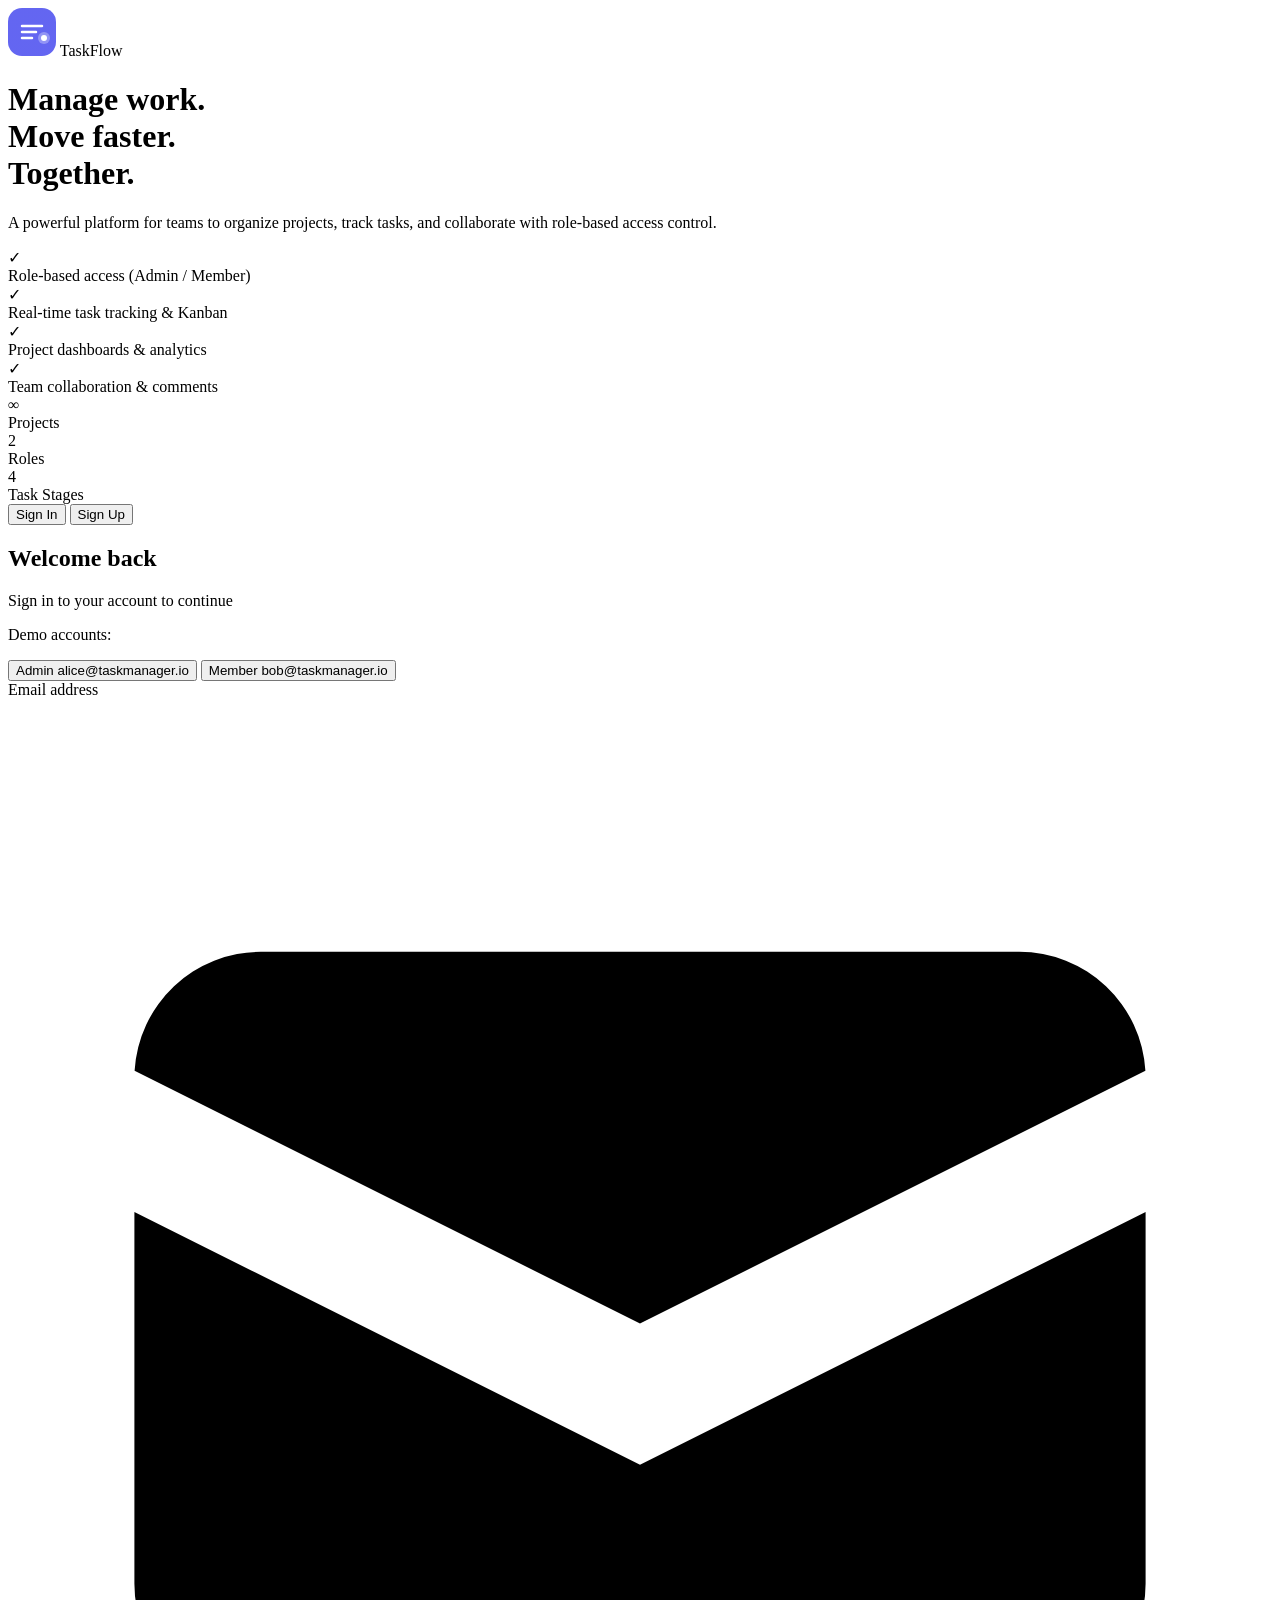
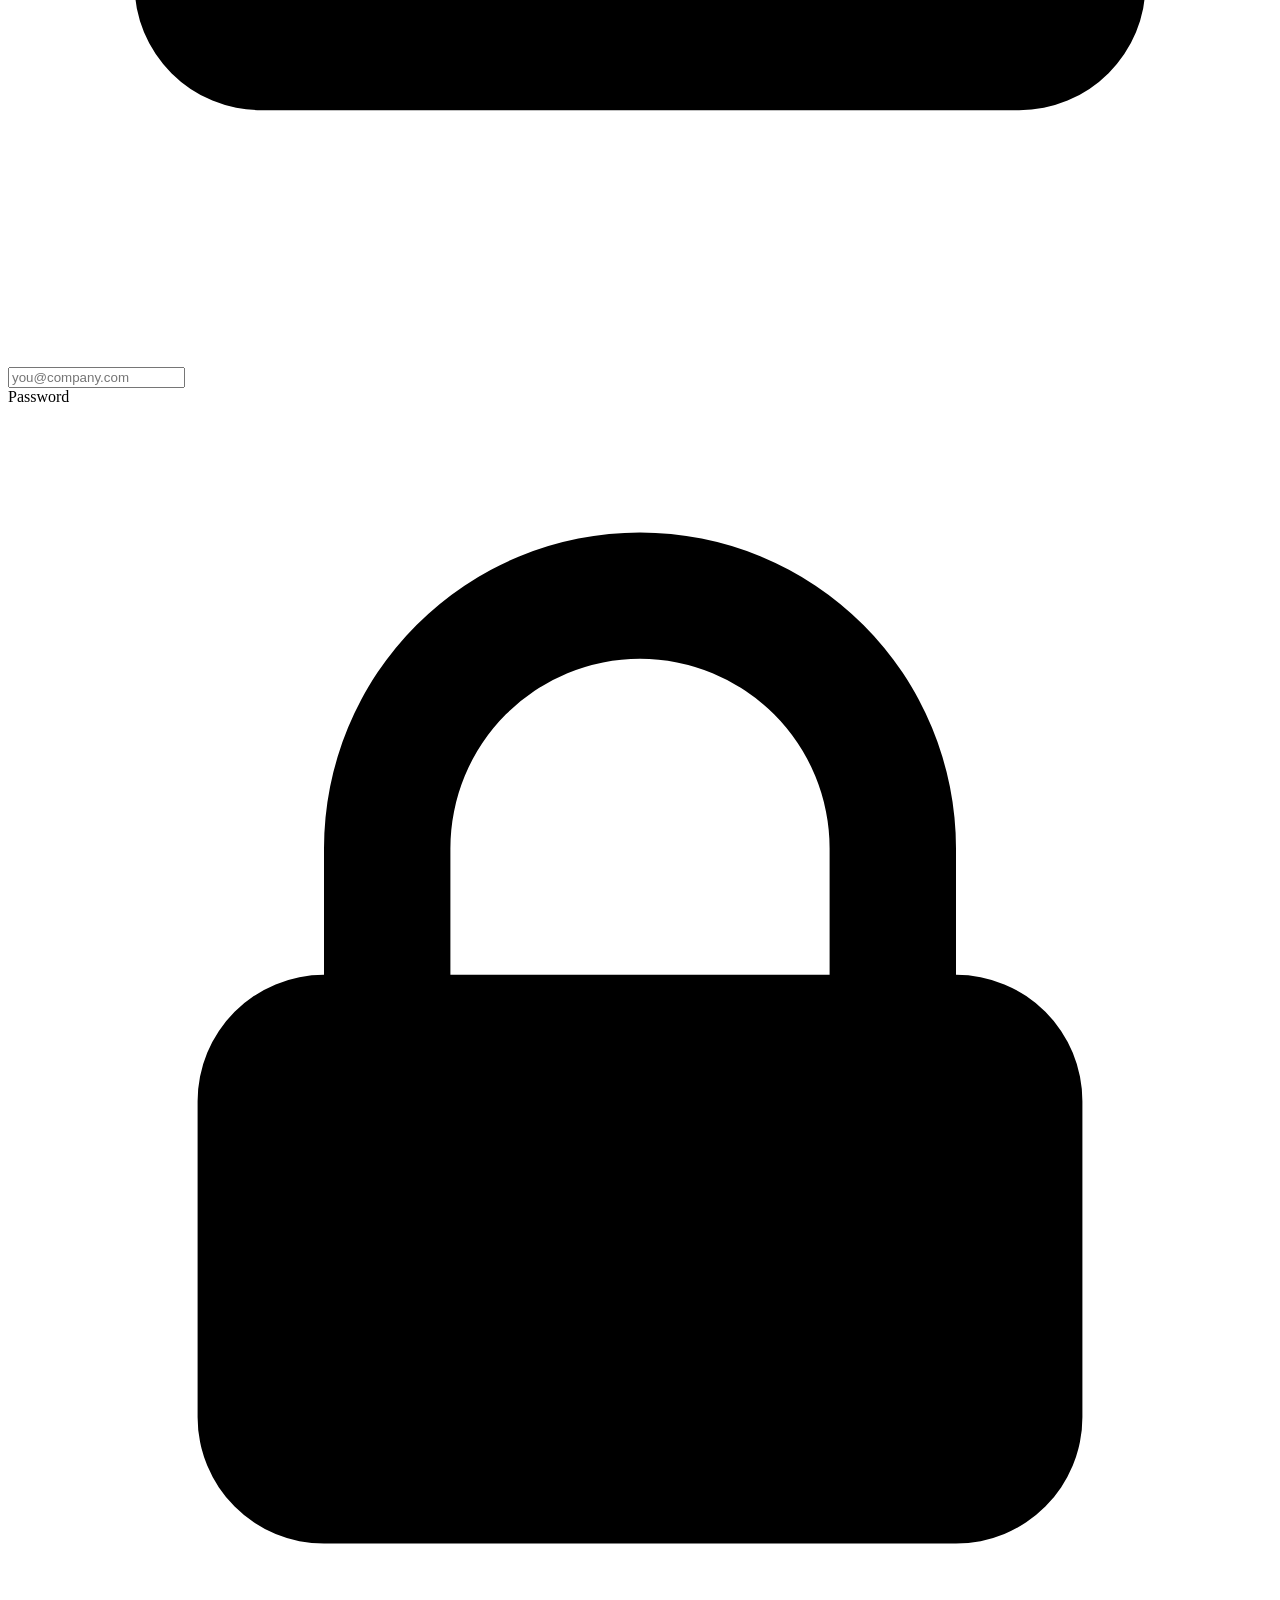
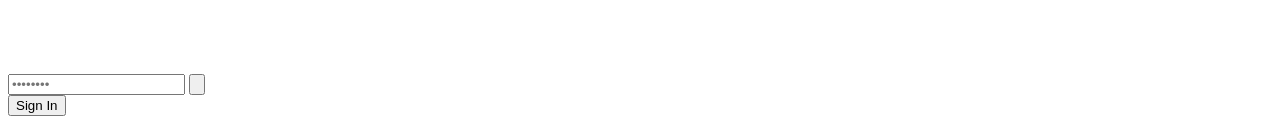
==== public/index.html @ 8548b488 "Initial commit: TaskFlow - Team Task Manager with RBAC" ====
<!DOCTYPE html>
<html lang="en">
<head>
  <meta charset="UTF-8" />
  <meta name="viewport" content="width=device-width, initial-scale=1.0" />
  <title>TaskFlow — Team Task Manager</title>
  <meta name="description" content="A powerful team task management platform with role-based access control, project tracking, and real-time collaboration." />
  <link rel="preconnect" href="https://fonts.googleapis.com" />
  <link rel="preconnect" href="https://fonts.gstatic.com" crossorigin />
  <link href="https://fonts.googleapis.com/css2?family=Inter:wght@300;400;500;600;700;800&display=swap" rel="stylesheet" />
  <link rel="stylesheet" href="/css/style.css" />
  <link rel="stylesheet" href="/css/auth.css" />
</head>
<body class="auth-page">

  <!-- Background animated particles -->
  <div class="bg-particles">
    <div class="particle p1"></div>
    <div class="particle p2"></div>
    <div class="particle p3"></div>
    <div class="particle p4"></div>
    <div class="particle p5"></div>
  </div>

  <div class="auth-container">
    <!-- Left Panel -->
    <div class="auth-brand">
      <div class="brand-logo">
        <svg width="48" height="48" viewBox="0 0 48 48" fill="none">
          <rect width="48" height="48" rx="14" fill="url(#logoGrad)"/>
          <path d="M14 18h20M14 24h14M14 30h10" stroke="white" stroke-width="2.5" stroke-linecap="round"/>
          <circle cx="36" cy="30" r="6" fill="white" opacity="0.3"/>
          <circle cx="36" cy="30" r="3" fill="white"/>
          <defs>
            <linearGradient id="logoGrad" x1="0" y1="0" x2="48" y2="48">
              <stop offset="0%" stop-color="#6366f1"/>
              <stop offset="100%" stop-color="#8b5cf6"/>
            </linearGradient>
          </defs>
        </svg>
        <span>TaskFlow</span>
      </div>
      <h1 class="brand-headline">Manage work.<br/>Move faster.<br/>Together.</h1>
      <p class="brand-sub">A powerful platform for teams to organize projects, track tasks, and collaborate with role-based access control.</p>
      <div class="feature-list">
        <div class="feature-item">
          <div class="feature-icon">✓</div>
          <span>Role-based access (Admin / Member)</span>
        </div>
        <div class="feature-item">
          <div class="feature-icon">✓</div>
          <span>Real-time task tracking & Kanban</span>
        </div>
        <div class="feature-item">
          <div class="feature-icon">✓</div>
          <span>Project dashboards & analytics</span>
        </div>
        <div class="feature-item">
          <div class="feature-icon">✓</div>
          <span>Team collaboration & comments</span>
        </div>
      </div>
      <div class="brand-stats">
        <div class="stat-item">
          <div class="stat-num">∞</div>
          <div class="stat-label">Projects</div>
        </div>
        <div class="stat-divider"></div>
        <div class="stat-item">
          <div class="stat-num">2</div>
          <div class="stat-label">Roles</div>
        </div>
        <div class="stat-divider"></div>
        <div class="stat-item">
          <div class="stat-num">4</div>
          <div class="stat-label">Task Stages</div>
        </div>
      </div>
    </div>

    <!-- Right Panel — Auth Forms -->
    <div class="auth-panel">
      <div class="auth-tabs">
        <button class="auth-tab active" id="loginTab" onclick="showTab('login')">Sign In</button>
        <button class="auth-tab" id="signupTab" onclick="showTab('signup')">Sign Up</button>
      </div>

      <!-- Login Form -->
      <form id="loginForm" class="auth-form active" onsubmit="handleLogin(event)">
        <div class="form-header">
          <h2>Welcome back</h2>
          <p>Sign in to your account to continue</p>
        </div>

        <div class="demo-accounts">
          <p>Demo accounts:</p>
          <div class="demo-btns">
            <button type="button" class="demo-btn admin" onclick="fillDemo('admin')">
              <span class="badge-role admin">Admin</span> alice@taskmanager.io
            </button>
            <button type="button" class="demo-btn member" onclick="fillDemo('member')">
              <span class="badge-role member">Member</span> bob@taskmanager.io
            </button>
          </div>
        </div>

        <div class="form-group">
          <label for="loginEmail">Email address</label>
          <div class="input-wrapper">
            <svg class="input-icon" viewBox="0 0 20 20" fill="currentColor">
              <path d="M2.003 5.884L10 9.882l7.997-3.998A2 2 0 0016 4H4a2 2 0 00-1.997 1.884z"/>
              <path d="M18 8.118l-8 4-8-4V14a2 2 0 002 2h12a2 2 0 002-2V8.118z"/>
            </svg>
            <input type="email" id="loginEmail" placeholder="you@company.com" required autocomplete="email" />
          </div>
        </div>

        <div class="form-group">
          <label for="loginPassword">Password</label>
          <div class="input-wrapper">
            <svg class="input-icon" viewBox="0 0 20 20" fill="currentColor">
              <path fill-rule="evenodd" d="M5 9V7a5 5 0 0110 0v2a2 2 0 012 2v5a2 2 0 01-2 2H5a2 2 0 01-2-2v-5a2 2 0 012-2zm8-2v2H7V7a3 3 0 016 0z" clip-rule="evenodd"/>
            </svg>
            <input type="password" id="loginPassword" placeholder="••••••••" required autocomplete="current-password" />
            <button type="button" class="toggle-password" onclick="togglePassword('loginPassword')">
              <svg viewBox="0 0 20 20" fill="currentColor"><path d="M10 12a2 2 0 100-4 2 2 0 000 4z"/><path fill-rule="evenodd" d="M.458 10C1.732 5.943 5.522 3 10 3s8.268 2.943 9.542 7c-1.274 4.057-5.064 7-9.542 7S1.732 14.057.458 10zM14 10a4 4 0 11-8 0 4 4 0 018 0z" clip-rule="evenodd"/></svg>
            </button>
          </div>
        </div>

        <div id="loginError" class="form-error" style="display:none"></div>

        <button type="submit" class="btn-primary full-width" id="loginBtn">
          <span class="btn-text">Sign In</span>
          <span class="btn-spinner" style="display:none">
            <svg class="spin" viewBox="0 0 24 24" fill="none"><circle cx="12" cy="12" r="10" stroke="currentColor" stroke-width="3" opacity="0.3"/><path d="M12 2a10 10 0 0110 10" stroke="currentColor" stroke-width="3" stroke-linecap="round"/></svg>
          </span>
        </button>
      </form>

      <!-- Signup Form -->
      <form id="signupForm" class="auth-form" onsubmit="handleSignup(event)" style="display:none">
        <div class="form-header">
          <h2>Create account</h2>
          <p>Join your team on TaskFlow today</p>
        </div>

        <div class="form-group">
          <label for="signupName">Full name</label>
          <div class="input-wrapper">
            <svg class="input-icon" viewBox="0 0 20 20" fill="currentColor">
              <path fill-rule="evenodd" d="M10 9a3 3 0 100-6 3 3 0 000 6zm-7 9a7 7 0 1114 0H3z" clip-rule="evenodd"/>
            </svg>
            <input type="text" id="signupName" placeholder="Alice Johnson" required minlength="2" />
          </div>
        </div>

        <div class="form-group">
          <label for="signupEmail">Email address</label>
          <div class="input-wrapper">
            <svg class="input-icon" viewBox="0 0 20 20" fill="currentColor">
              <path d="M2.003 5.884L10 9.882l7.997-3.998A2 2 0 0016 4H4a2 2 0 00-1.997 1.884z"/>
              <path d="M18 8.118l-8 4-8-4V14a2 2 0 002 2h12a2 2 0 002-2V8.118z"/>
            </svg>
            <input type="email" id="signupEmail" placeholder="you@company.com" required />
          </div>
        </div>

        <div class="form-group">
          <label for="signupPassword">Password</label>
          <div class="input-wrapper">
            <svg class="input-icon" viewBox="0 0 20 20" fill="currentColor">
              <path fill-rule="evenodd" d="M5 9V7a5 5 0 0110 0v2a2 2 0 012 2v5a2 2 0 01-2 2H5a2 2 0 01-2-2v-5a2 2 0 012-2zm8-2v2H7V7a3 3 0 016 0z" clip-rule="evenodd"/>
            </svg>
            <input type="password" id="signupPassword" placeholder="Min 6 characters" required minlength="6" />
            <button type="button" class="toggle-password" onclick="togglePassword('signupPassword')">
              <svg viewBox="0 0 20 20" fill="currentColor"><path d="M10 12a2 2 0 100-4 2 2 0 000 4z"/><path fill-rule="evenodd" d="M.458 10C1.732 5.943 5.522 3 10 3s8.268 2.943 9.542 7c-1.274 4.057-5.064 7-9.542 7S1.732 14.057.458 10zM14 10a4 4 0 11-8 0 4 4 0 018 0z" clip-rule="evenodd"/></svg>
            </button>
          </div>
        </div>

        <div class="form-group">
          <label for="signupRole">Role</label>
          <div class="input-wrapper">
            <svg class="input-icon" viewBox="0 0 20 20" fill="currentColor">
              <path d="M9 6a3 3 0 11-6 0 3 3 0 016 0zM17 6a3 3 0 11-6 0 3 3 0 016 0zM12.93 17c.046-.327.07-.66.07-1a6.97 6.97 0 00-1.5-4.33A5 5 0 0119 16v1h-6.07zM6 11a5 5 0 015 5v1H1v-1a5 5 0 015-5z"/>
            </svg>
            <select id="signupRole">
              <option value="member">Member</option>
              <option value="admin">Admin</option>
            </select>
          </div>
          <p class="field-hint">Note: First registered user becomes Admin automatically.</p>
        </div>

        <div id="signupError" class="form-error" style="display:none"></div>

        <button type="submit" class="btn-primary full-width" id="signupBtn">
          <span class="btn-text">Create Account</span>
          <span class="btn-spinner" style="display:none">
            <svg class="spin" viewBox="0 0 24 24" fill="none"><circle cx="12" cy="12" r="10" stroke="currentColor" stroke-width="3" opacity="0.3"/><path d="M12 2a10 10 0 0110 10" stroke="currentColor" stroke-width="3" stroke-linecap="round"/></svg>
          </span>
        </button>
      </form>
    </div>
  </div>

  <script src="/js/auth.js"></script>
</body>
</html>
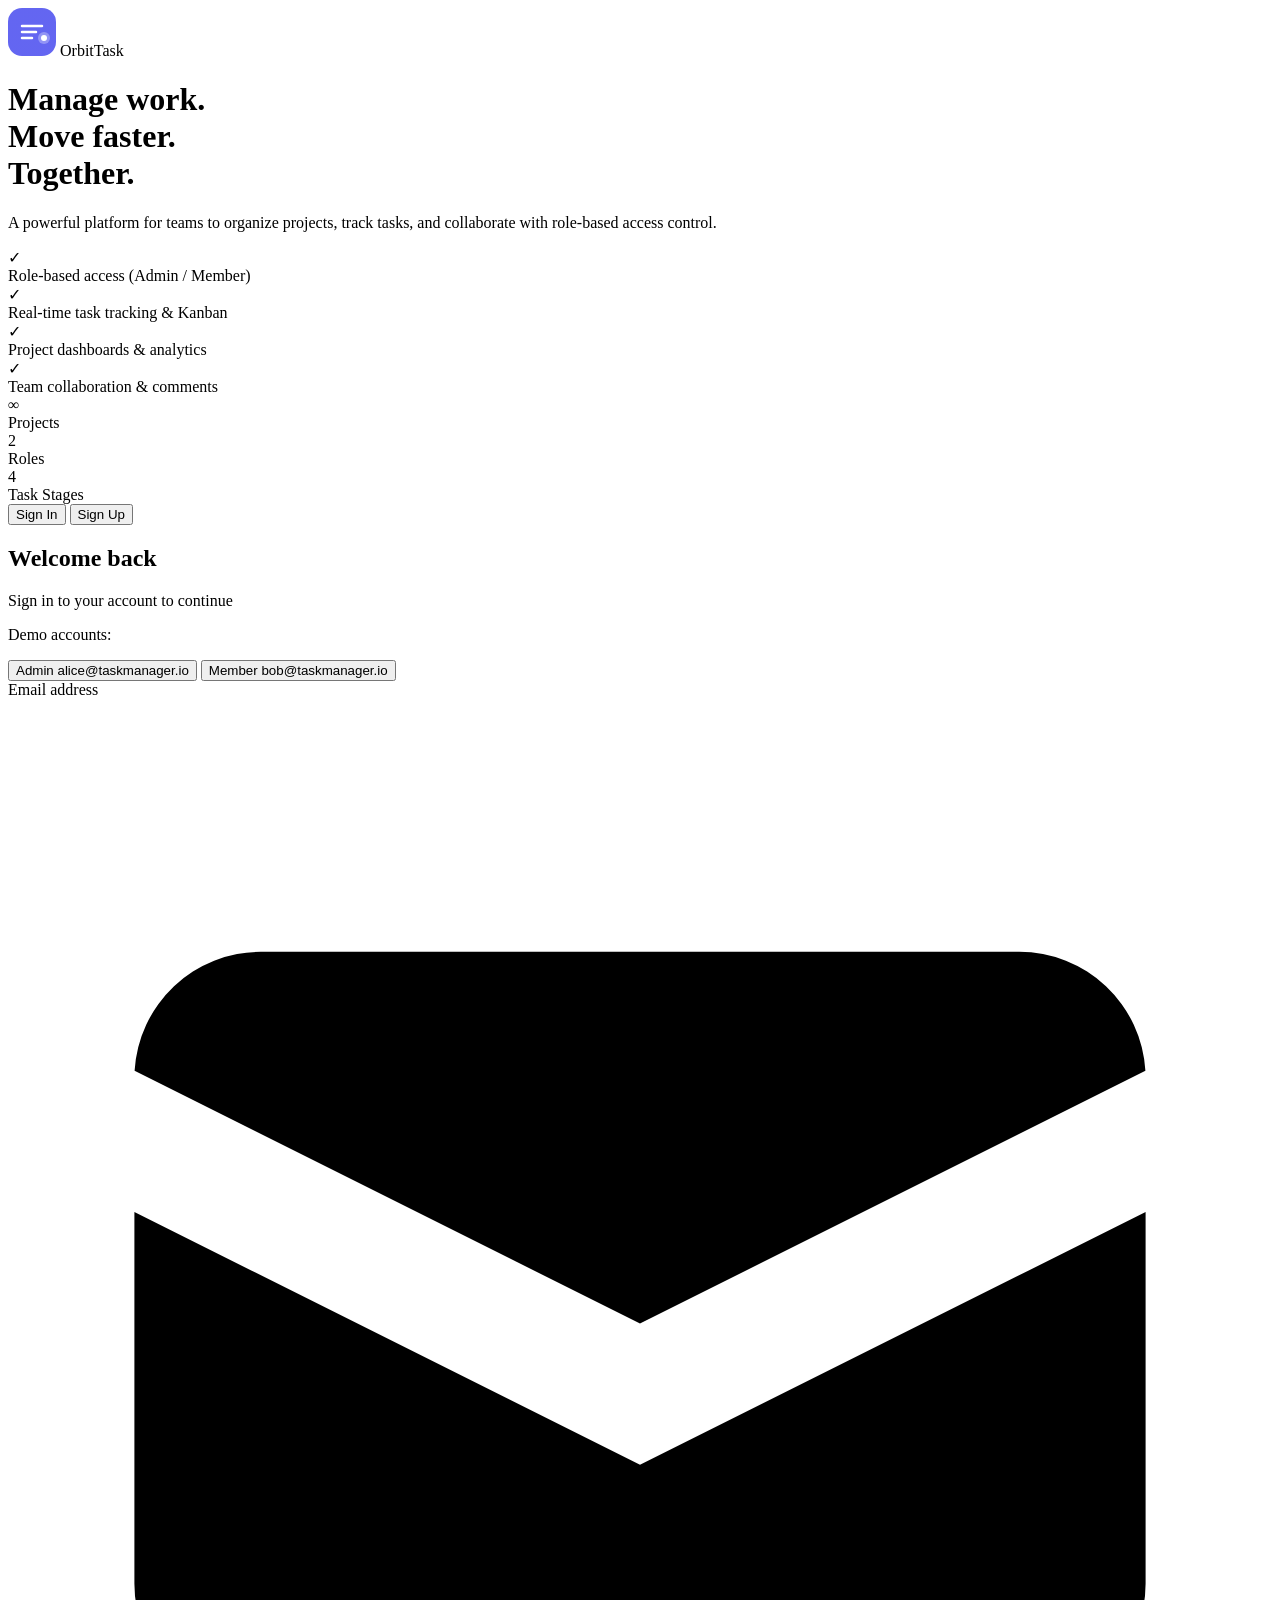
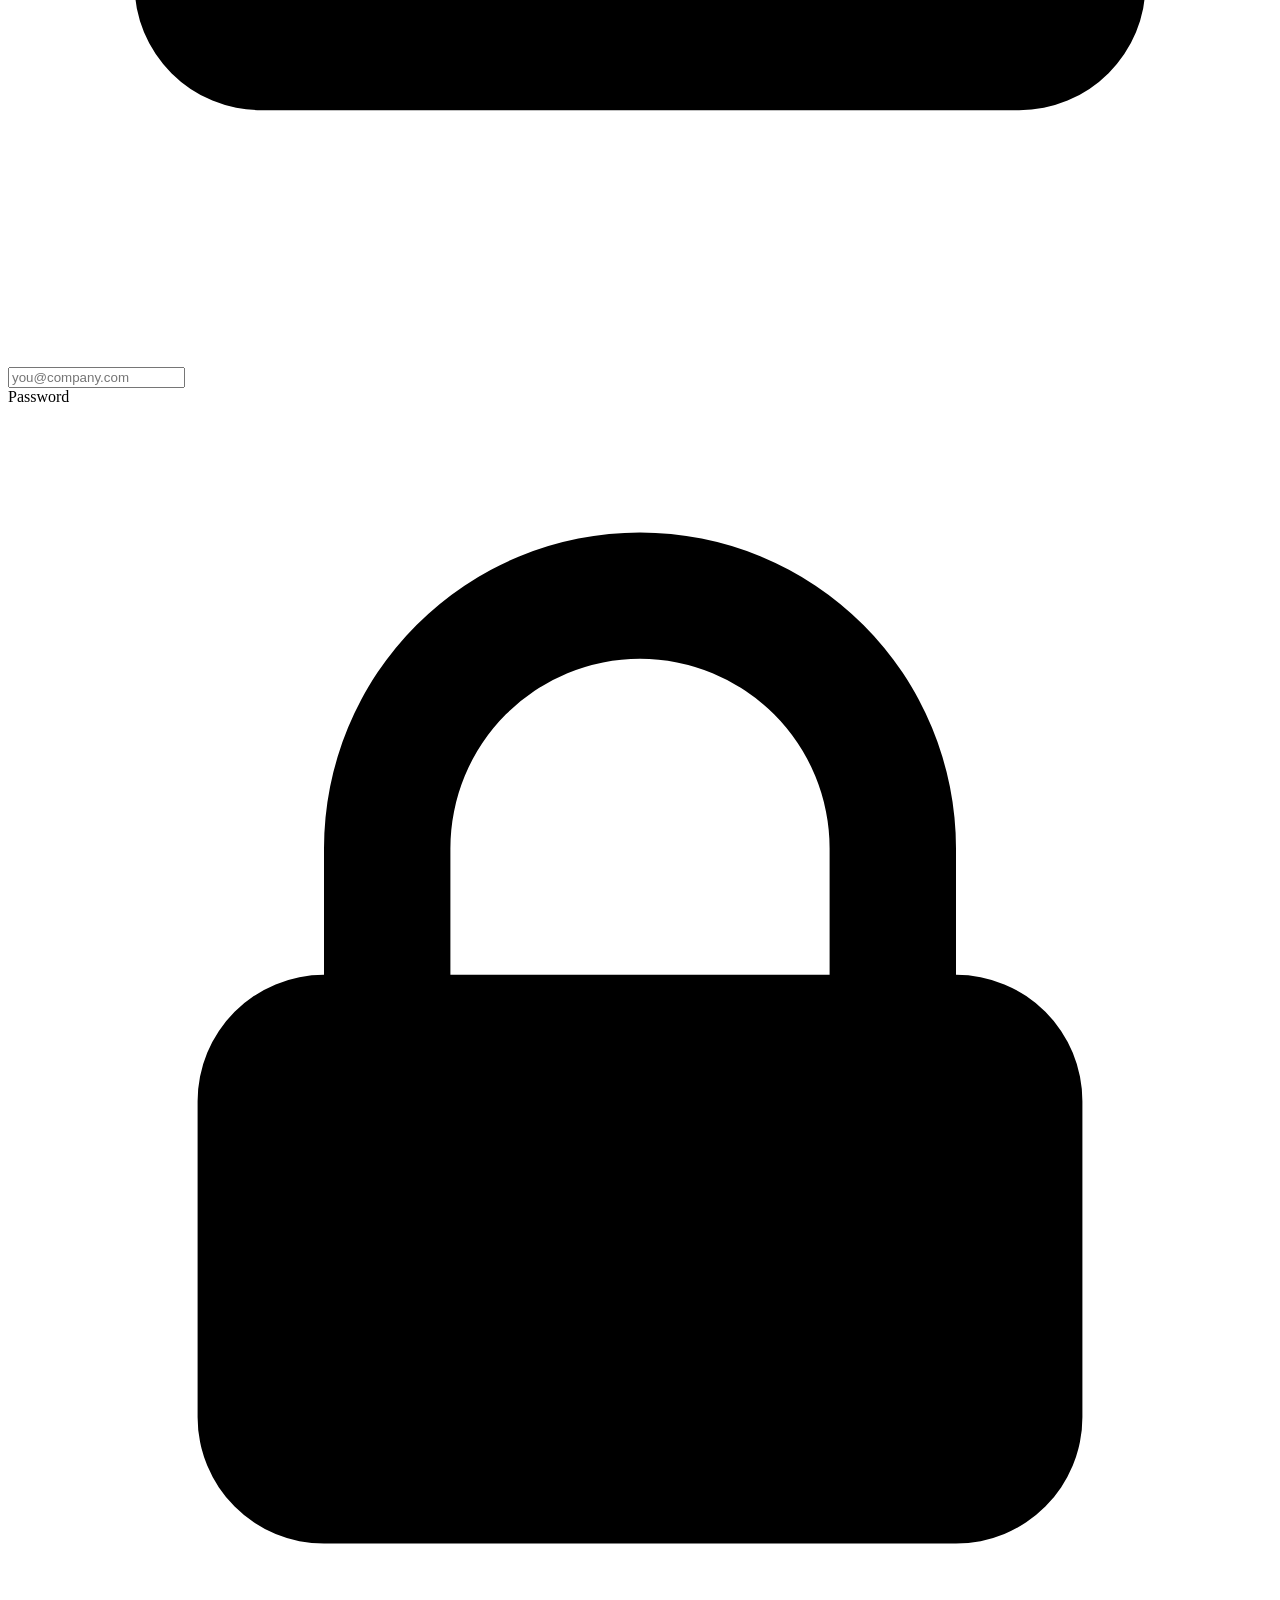
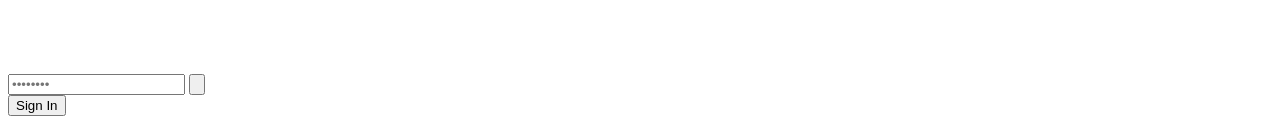
==== commit 67eddc66: "refactor: rename project to OrbitTask" ====
--- a/public/index.html
+++ b/public/index.html
@@ -3,7 +3,7 @@
 <head>
   <meta charset="UTF-8" />
   <meta name="viewport" content="width=device-width, initial-scale=1.0" />
-  <title>TaskFlow — Team Task Manager</title>
+  <title>OrbitTask — Team Task Manager</title>
   <meta name="description" content="A powerful team task management platform with role-based access control, project tracking, and real-time collaboration." />
   <link rel="preconnect" href="https://fonts.googleapis.com" />
   <link rel="preconnect" href="https://fonts.gstatic.com" crossorigin />
@@ -38,7 +38,7 @@
             </linearGradient>
           </defs>
         </svg>
-        <span>TaskFlow</span>
+        <span>OrbitTask</span>
       </div>
       <h1 class="brand-headline">Manage work.<br/>Move faster.<br/>Together.</h1>
       <p class="brand-sub">A powerful platform for teams to organize projects, track tasks, and collaborate with role-based access control.</p>
@@ -142,7 +142,7 @@
       <form id="signupForm" class="auth-form" onsubmit="handleSignup(event)" style="display:none">
         <div class="form-header">
           <h2>Create account</h2>
-          <p>Join your team on TaskFlow today</p>
+          <p>Join your team on OrbitTask today</p>
         </div>
 
         <div class="form-group">
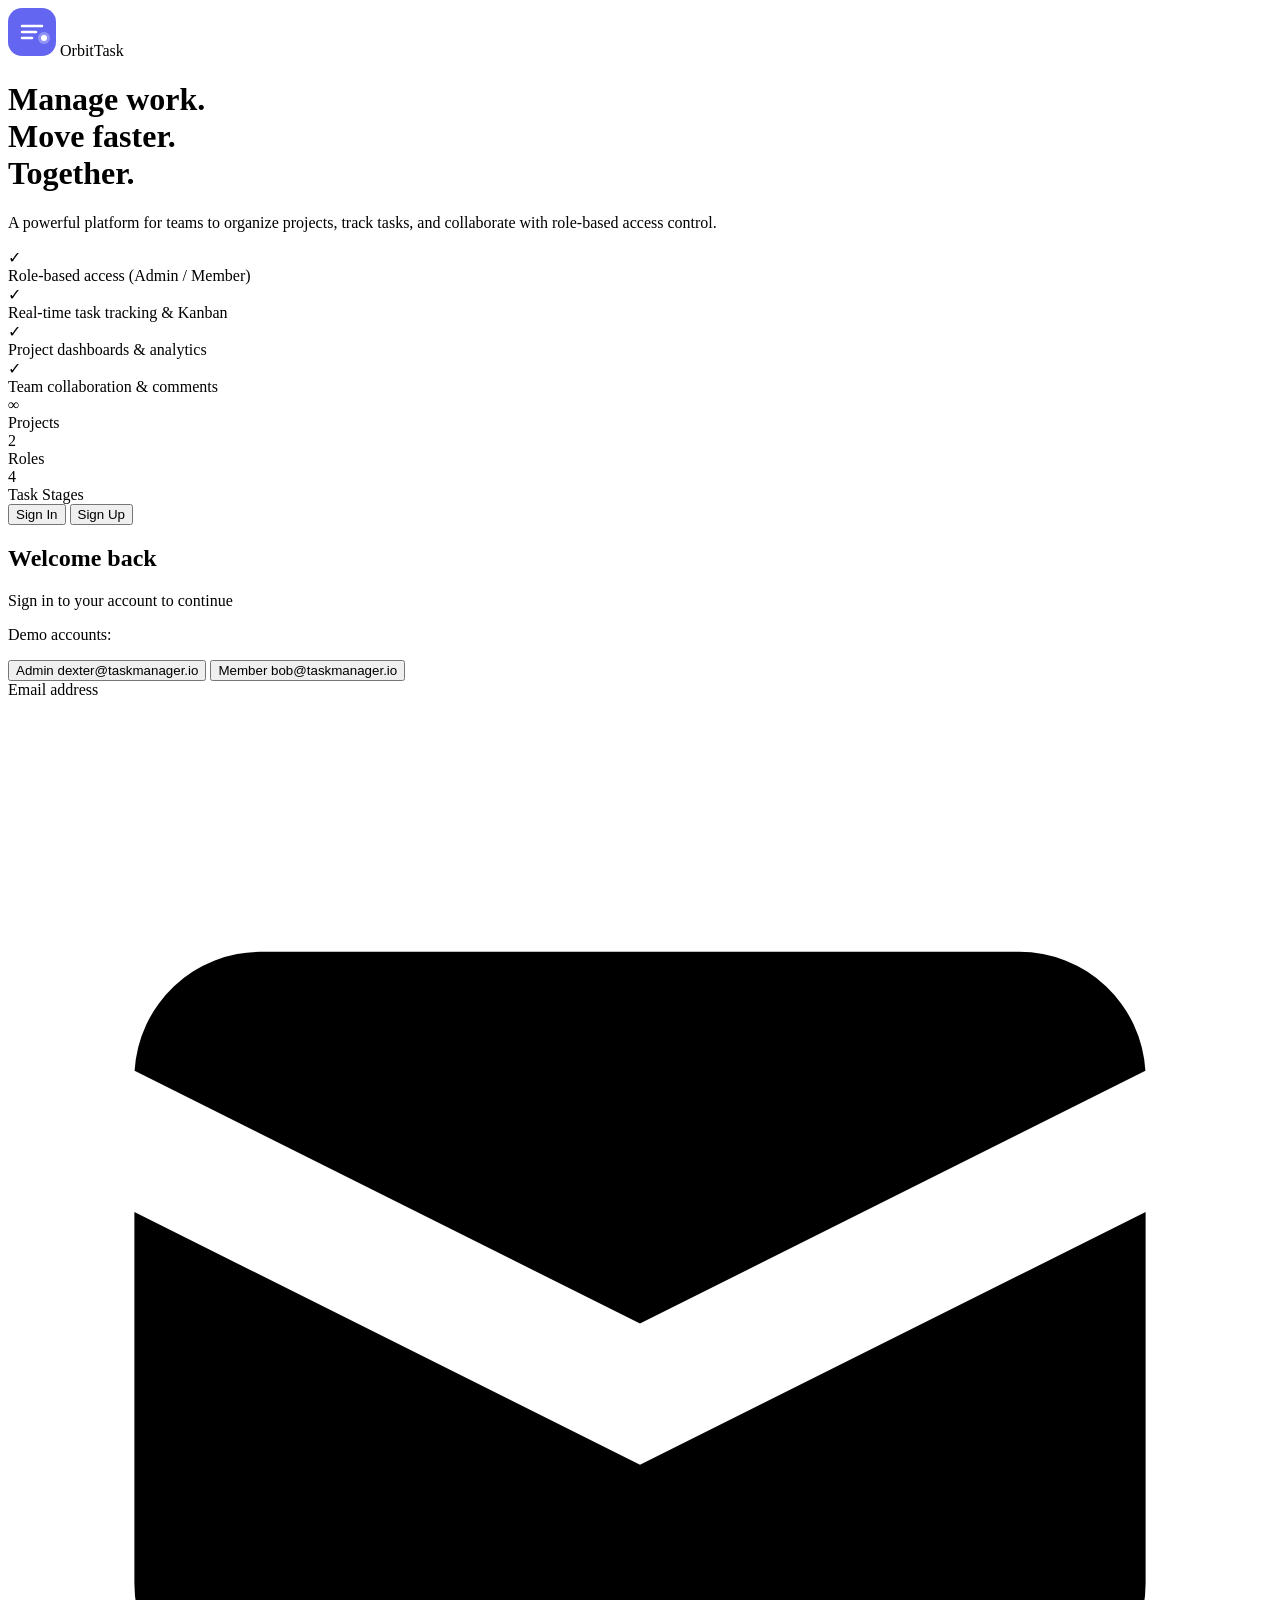
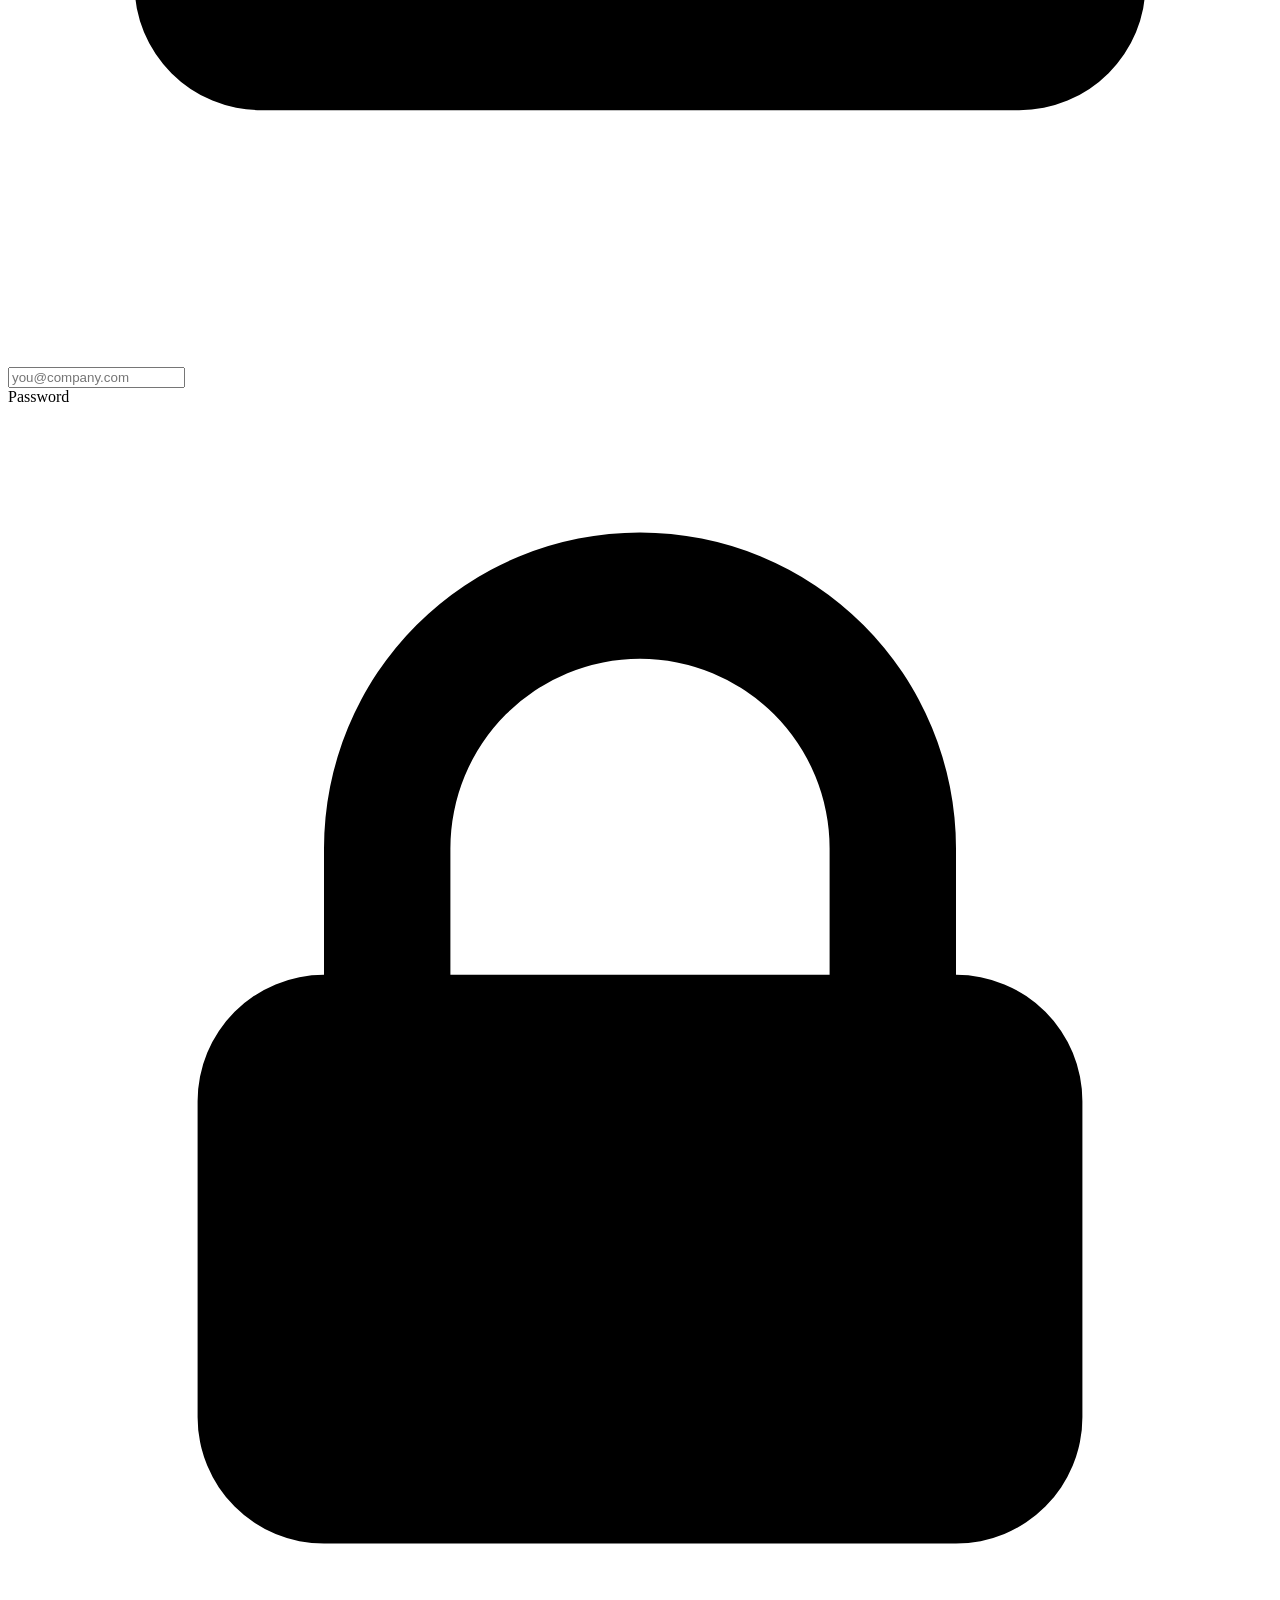
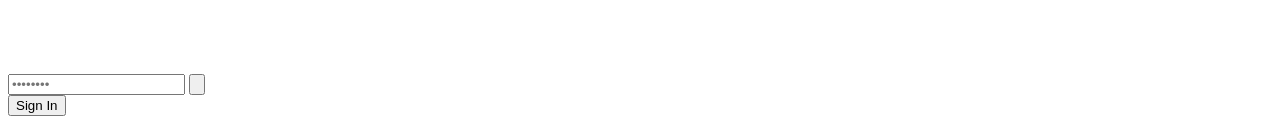
==== commit 1e0e10f0: "refactor: rename admin demo account from Alice to Dexter" ====
--- a/public/index.html
+++ b/public/index.html
@@ -96,7 +96,7 @@
           <p>Demo accounts:</p>
           <div class="demo-btns">
             <button type="button" class="demo-btn admin" onclick="fillDemo('admin')">
-              <span class="badge-role admin">Admin</span> alice@taskmanager.io
+              <span class="badge-role admin">Admin</span> dexter@taskmanager.io
             </button>
             <button type="button" class="demo-btn member" onclick="fillDemo('member')">
               <span class="badge-role member">Member</span> bob@taskmanager.io
@@ -151,7 +151,7 @@
             <svg class="input-icon" viewBox="0 0 20 20" fill="currentColor">
               <path fill-rule="evenodd" d="M10 9a3 3 0 100-6 3 3 0 000 6zm-7 9a7 7 0 1114 0H3z" clip-rule="evenodd"/>
             </svg>
-            <input type="text" id="signupName" placeholder="Alice Johnson" required minlength="2" />
+            <input type="text" id="signupName" placeholder="Dexter Johnson" required minlength="2" />
           </div>
         </div>
 
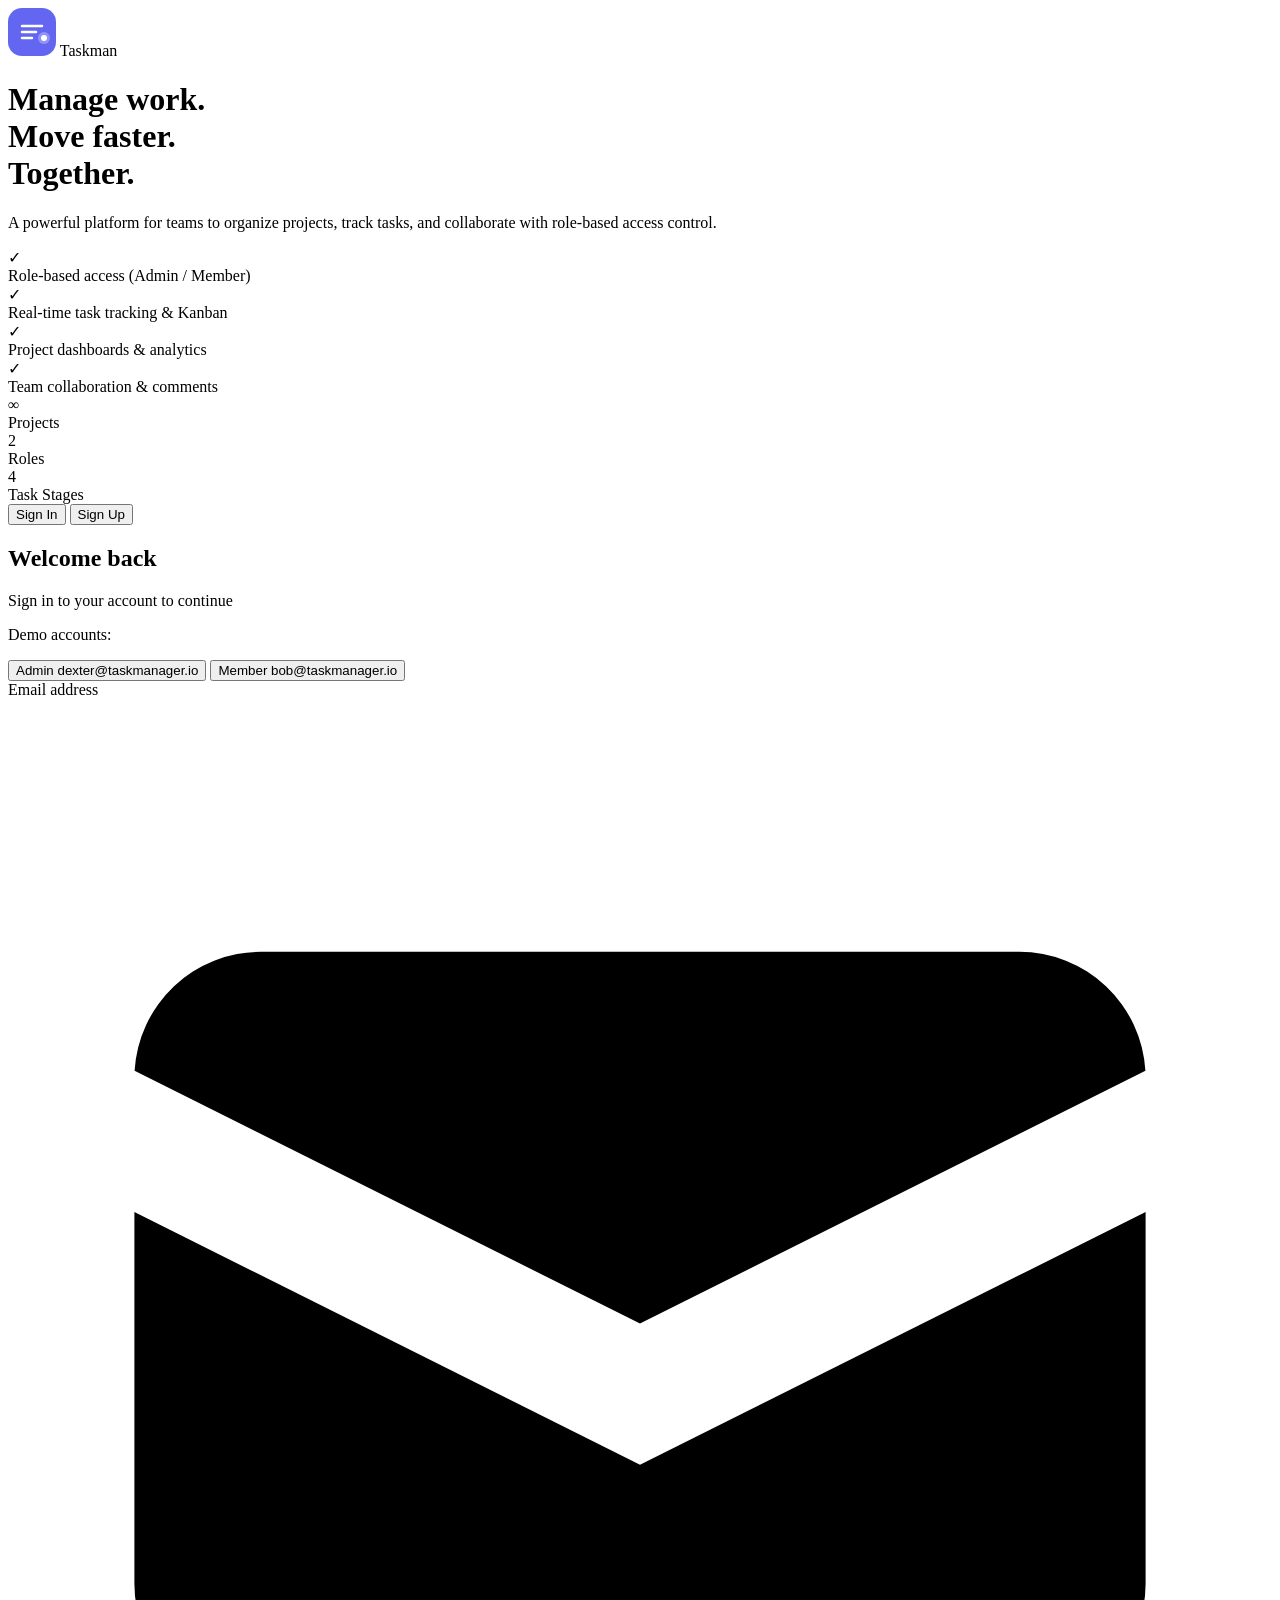
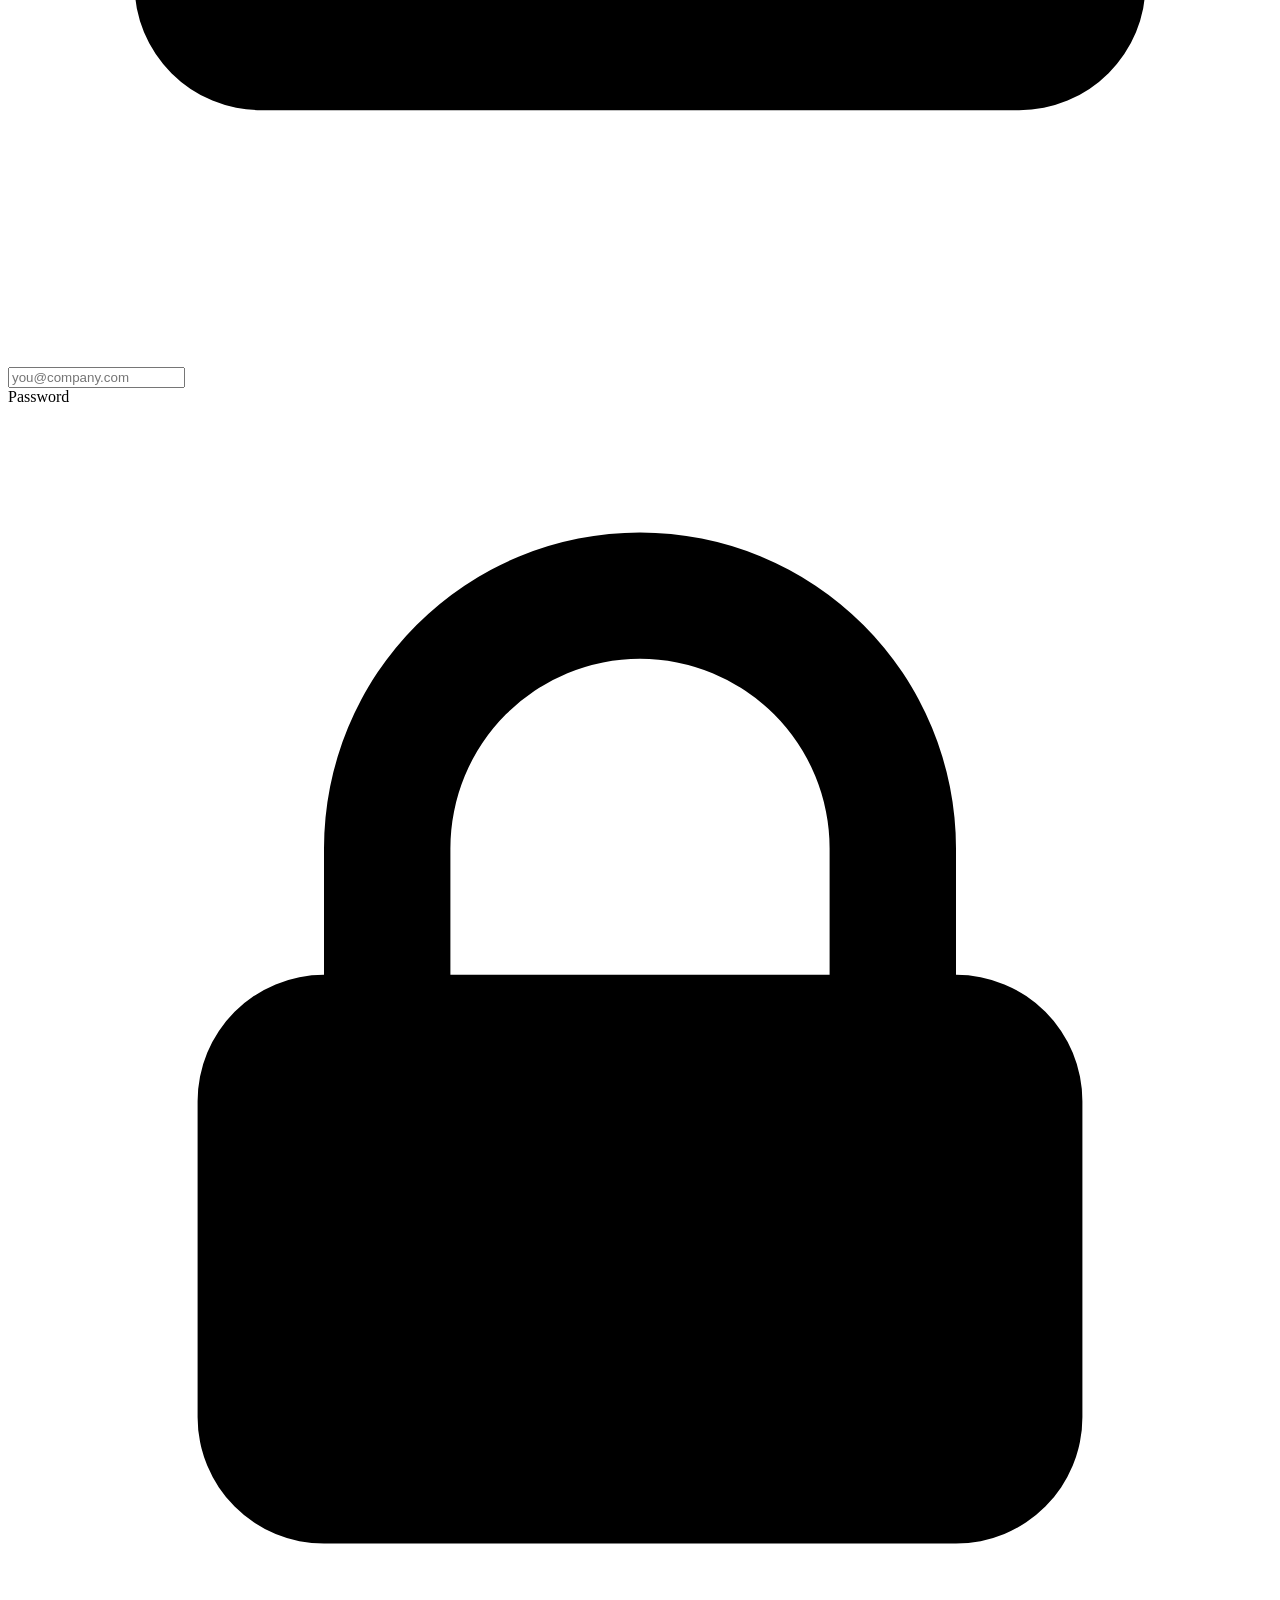
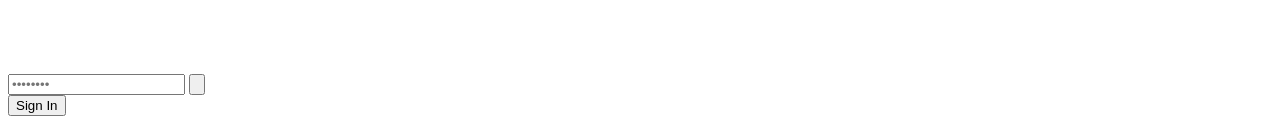
==== commit cb477059: "refactor: rename project to Taskman" ====
--- a/public/index.html
+++ b/public/index.html
@@ -3,7 +3,7 @@
 <head>
   <meta charset="UTF-8" />
   <meta name="viewport" content="width=device-width, initial-scale=1.0" />
-  <title>OrbitTask — Team Task Manager</title>
+  <title>Taskman — Team Task Manager</title>
   <meta name="description" content="A powerful team task management platform with role-based access control, project tracking, and real-time collaboration." />
   <link rel="preconnect" href="https://fonts.googleapis.com" />
   <link rel="preconnect" href="https://fonts.gstatic.com" crossorigin />
@@ -38,7 +38,7 @@
             </linearGradient>
           </defs>
         </svg>
-        <span>OrbitTask</span>
+        <span>Taskman</span>
       </div>
       <h1 class="brand-headline">Manage work.<br/>Move faster.<br/>Together.</h1>
       <p class="brand-sub">A powerful platform for teams to organize projects, track tasks, and collaborate with role-based access control.</p>
@@ -142,7 +142,7 @@
       <form id="signupForm" class="auth-form" onsubmit="handleSignup(event)" style="display:none">
         <div class="form-header">
           <h2>Create account</h2>
-          <p>Join your team on OrbitTask today</p>
+          <p>Join your team on Taskman today</p>
         </div>
 
         <div class="form-group">
